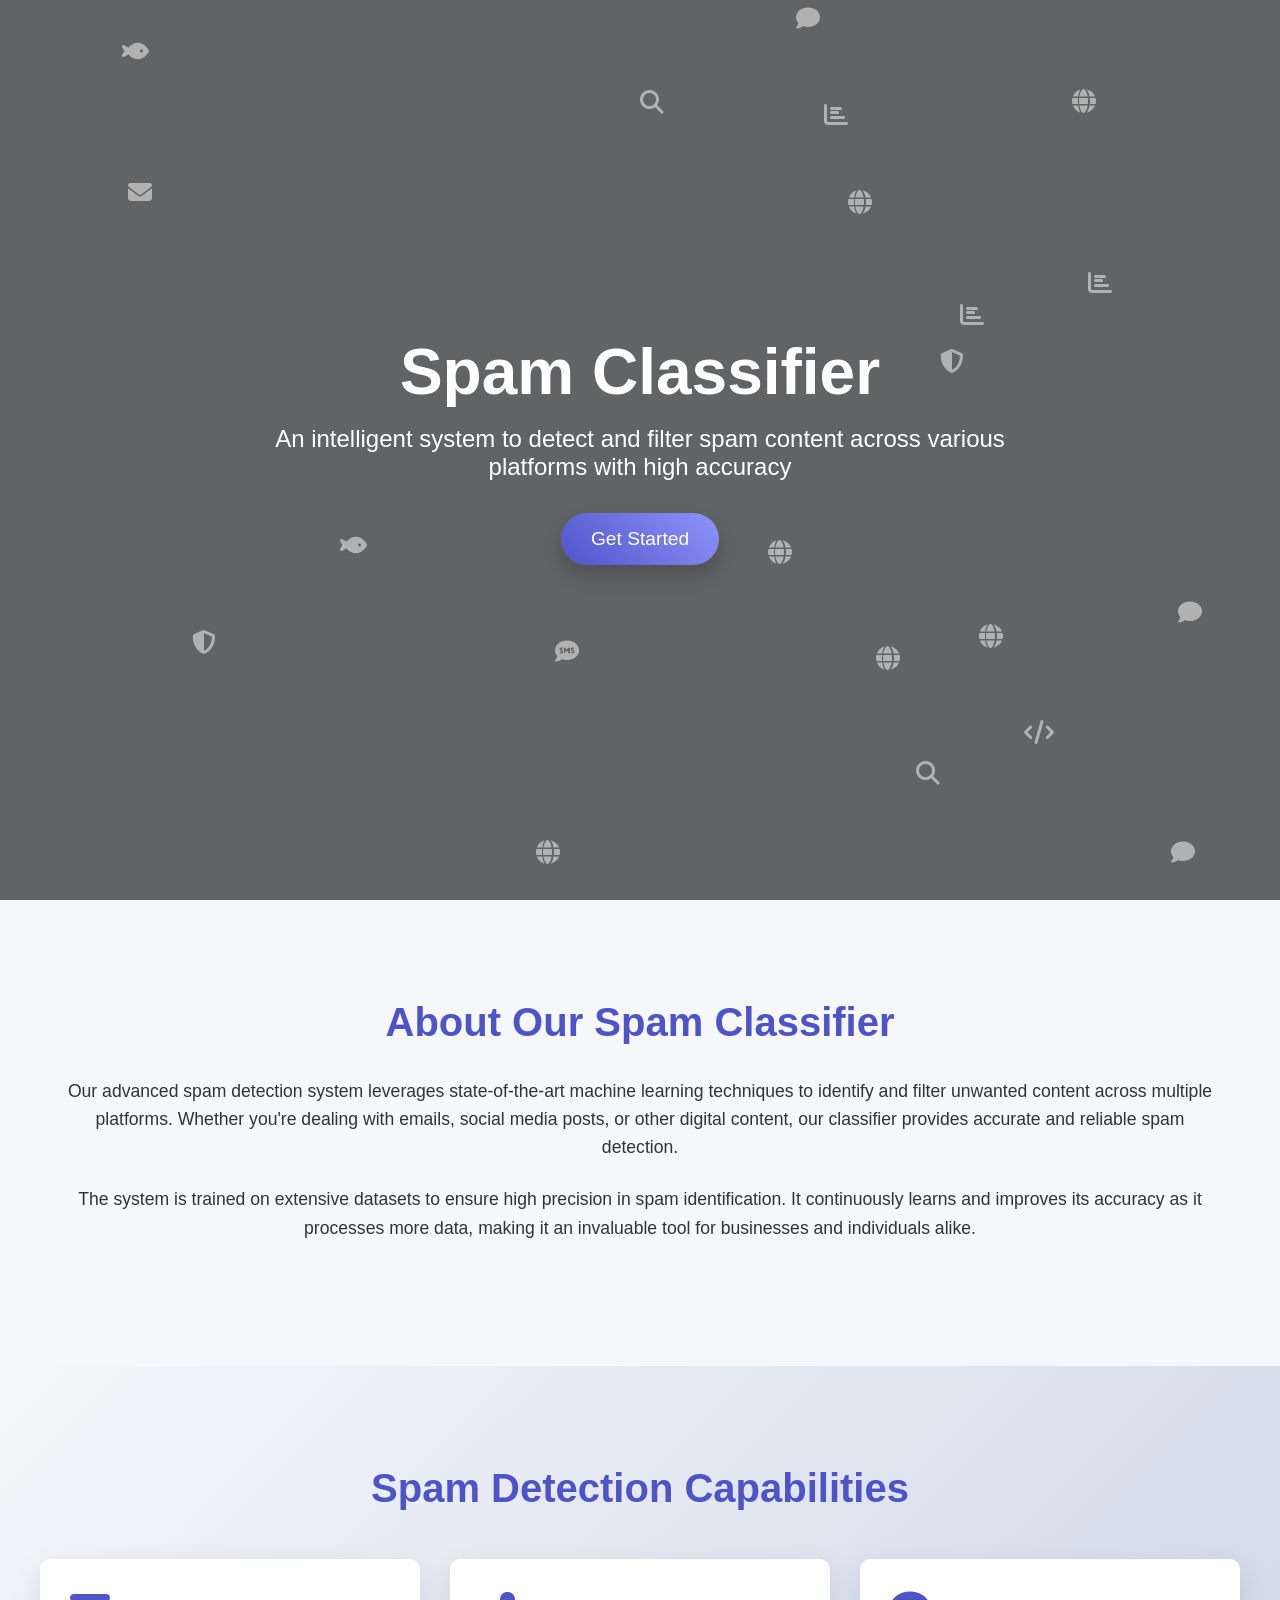
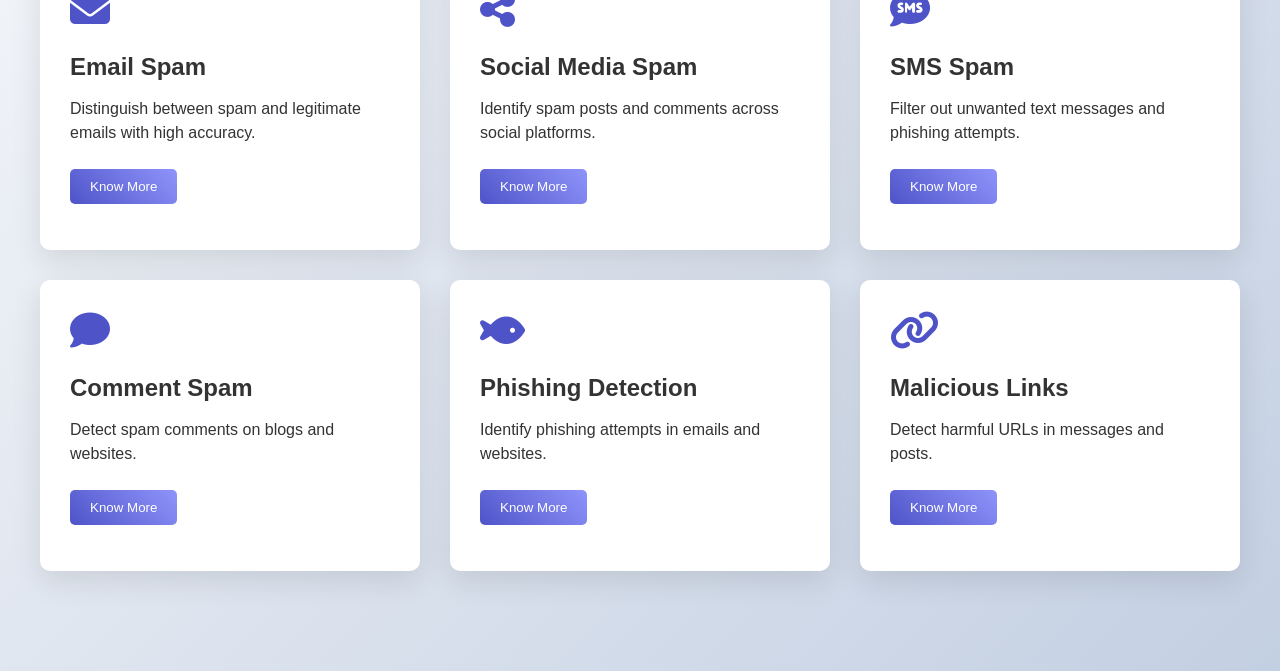
==== index.html @ 9f3bb532 "Create index.html" ====
<!DOCTYPE html>
<html lang="en">
<head>
    <meta charset="UTF-8">
    <meta name="viewport" content="width=device-width, initial-scale=1.0">
    <title>Spam Classifier</title>
    <link rel="stylesheet" href="https://cdnjs.cloudflare.com/ajax/libs/font-awesome/6.4.0/css/all.min.css">
    <style>
        * {
            margin: 0;
            padding: 0;
            box-sizing: border-box;
            font-family: 'Arial', sans-serif;
        }

        body {
            overflow-x: hidden;
            background-color: #f5f7fa;
            color: #333;
        }

        /* Hero Section */
        .hero {
            height: 100vh;
            background: linear-gradient(rgba(0, 0, 0, 0.6), rgba(0, 0, 0, 0.6)), url('https://images.unsplash.com/photo-1516321318423-f06f85e504b3?ixlib=rb-1.2.1&auto=format&fit=crop&w=1350&q=80');
            background-size: cover;
            background-position: center;
            display: flex;
            flex-direction: column;
            justify-content: center;
            align-items: center;
            text-align: center;
            color: white;
            position: relative;
            overflow: hidden;
        }

        .hero h1 {
            font-size: 4rem;
            margin-bottom: 1rem;
            animation: fadeInDown 1.5s ease;
        }

        .hero p {
            font-size: 1.5rem;
            margin-bottom: 2rem;
            max-width: 800px;
            animation: fadeInUp 1.5s ease;
        }

        .get-started-btn {
            padding: 15px 30px;
            font-size: 1.2rem;
            background: linear-gradient(45deg, #4e54c8, #8f94fb);
            color: white;
            border: none;
            border-radius: 50px;
            cursor: pointer;
            transition: all 0.3s ease;
            animation: pulse 2s infinite;
            box-shadow: 0 10px 20px rgba(0, 0, 0, 0.2);
        }

        .get-started-btn:hover {
            transform: translateY(-5px);
            box-shadow: 0 15px 30px rgba(0, 0, 0, 0.3);
        }

        /* Floating Icons */
        .floating-icons {
            position: absolute;
            top: 0;
            left: 0;
            width: 100%;
            height: 100%;
            pointer-events: none;
            z-index: 1;
        }

        .floating-icons i {
            position: absolute;
            color: rgba(255, 255, 255, 0.5);
            font-size: 1.5rem;
            animation: float 5s infinite ease-in-out;
        }

        /* About Section */
        .about {
            padding: 100px 20px;
            max-width: 1200px;
            margin: 0 auto;
            text-align: center;
        }

        .about h2 {
            font-size: 2.5rem;
            margin-bottom: 2rem;
            color: #4e54c8;
        }

        .about p {
            font-size: 1.1rem;
            line-height: 1.6;
            margin-bottom: 1.5rem;
        }

        /* Features Section */
        .features {
            padding: 100px 20px;
            background: linear-gradient(135deg, #f5f7fa 0%, #c3cfe2 100%);
        }

        .features-container {
            max-width: 1200px;
            margin: 0 auto;
        }

        .features h2 {
            text-align: center;
            font-size: 2.5rem;
            margin-bottom: 3rem;
            color: #4e54c8;
        }

        .features-grid {
            display: grid;
            grid-template-columns: repeat(auto-fill, minmax(300px, 1fr));
            gap: 30px;
        }

        .feature-box {
            background: white;
            border-radius: 10px;
            padding: 30px;
            box-shadow: 0 10px 30px rgba(0, 0, 0, 0.1);
            transition: transform 0.3s ease, box-shadow 0.3s ease;
            position: relative;
            overflow: hidden;
        }

        .feature-box:hover {
            transform: translateY(-10px);
            box-shadow: 0 15px 40px rgba(0, 0, 0, 0.15);
        }

        .feature-box i {
            font-size: 2.5rem;
            color: #4e54c8;
            margin-bottom: 1.5rem;
        }

        .feature-box h3 {
            font-size: 1.5rem;
            margin-bottom: 1rem;
        }

        .feature-box p {
            font-size: 1rem;
            line-height: 1.5;
            margin-bottom: 1.5rem;
        }

        .know-more-btn {
            padding: 10px 20px;
            background: linear-gradient(45deg, #4e54c8, #8f94fb);
            color: white;
            border: none;
            border-radius: 5px;
            cursor: pointer;
            transition: all 0.3s ease;
        }

        .know-more-btn:hover {
            background: linear-gradient(45deg, #8f94fb, #4e54c8);
        }

        .feature-details {
            max-height: 0;
            overflow: hidden;
            transition: max-height 0.5s ease;
            background: #f9f9f9;
            margin-top: 1rem;
            border-radius: 5px;
            padding: 0 15px;
        }

        .feature-details.active {
            max-height: 500px;
            padding: 15px;
        }

        /* Animations */
        @keyframes fadeInDown {
            from {
                opacity: 0;
                transform: translateY(-50px);
            }
            to {
                opacity: 1;
                transform: translateY(0);
            }
        }

        @keyframes fadeInUp {
            from {
                opacity: 0;
                transform: translateY(50px);
            }
            to {
                opacity: 1;
                transform: translateY(0);
            }
        }

        @keyframes pulse {
            0% {
                transform: scale(1);
            }
            50% {
                transform: scale(1.05);
            }
            100% {
                transform: scale(1);
            }
        }

        @keyframes float {
            0% {
                transform: translateY(0) rotate(0deg);
            }
            50% {
                transform: translateY(-20px) rotate(10deg);
            }
            100% {
                transform: translateY(0) rotate(0deg);
            }
        }

        /* Responsive */
        @media (max-width: 768px) {
            .hero h1 {
                font-size: 2.5rem;
            }
            .hero p {
                font-size: 1.2rem;
            }
            .features-grid {
                grid-template-columns: 1fr;
            }
        }
    </style>
</head>
<body>
    <!-- Hero Section -->
    <section class="hero">
        <div class="floating-icons">
            <i class="fas fa-envelope" style="top: 20%; left: 10%; animation-delay: 0s;"></i>
            <i class="fas fa-shield-alt" style="top: 70%; left: 15%; animation-delay: 0.5s;"></i>
            <i class="fas fa-chart-bar" style="top: 30%; left: 85%; animation-delay: 1s;"></i>
            <i class="fas fa-code" style="top: 80%; left: 80%; animation-delay: 1.5s;"></i>
            <i class="fas fa-search" style="top: 10%; left: 50%; animation-delay: 2s;"></i>
            <i class="fas fa-globe" style="top: 60%; left: 60%; animation-delay: 2.5s;"></i>
        </div>
        <h1>Spam Classifier</h1>
        <p>An intelligent system to detect and filter spam content across various platforms with high accuracy</p>
        <button class="get-started-btn" onclick="window.location.href='classifier.html'">Get Started</button>
    </section>

    <!-- About Section -->
    <section class="about">
        <h2>About Our Spam Classifier</h2>
        <p>Our advanced spam detection system leverages state-of-the-art machine learning techniques to identify and filter unwanted content across multiple platforms. Whether you're dealing with emails, social media posts, or other digital content, our classifier provides accurate and reliable spam detection.</p>
        <p>The system is trained on extensive datasets to ensure high precision in spam identification. It continuously learns and improves its accuracy as it processes more data, making it an invaluable tool for businesses and individuals alike.</p>
    </section>

    <!-- Features Section -->
    <section class="features">
        <div class="features-container">
            <h2>Spam Detection Capabilities</h2>
            <div class="features-grid">
                <!-- Email Classification -->
                <div class="feature-box">
                    <i class="fas fa-envelope"></i>
                    <h3>Email Spam</h3>
                    <p>Distinguish between spam and legitimate emails with high accuracy.</p>
                    <button class="know-more-btn" onclick="toggleDetails(this)">Know More</button>
                    <div class="feature-details">
                        <p>Our email spam classifier analyzes message content, headers, and metadata to accurately identify spam messages. It can detect phishing attempts, promotional content, and malicious emails while ensuring legitimate communications reach your inbox.</p>
                    </div>
                </div>

                <!-- Social Media Spam -->
                <div class="feature-box">
                    <i class="fas fa-share-alt"></i>
                    <h3>Social Media Spam</h3>
                    <p>Identify spam posts and comments across social platforms.</p>
                    <button class="know-more-btn" onclick="toggleDetails(this)">Know More</button>
                    <div class="feature-details">
                        <p>This feature detects spam content across social media platforms, including fake accounts, promotional spam, and malicious links. It helps maintain clean and authentic social media interactions.</p>
                    </div>
                </div>

                <!-- SMS Spam -->
                <div class="feature-box">
                    <i class="fas fa-sms"></i>
                    <h3>SMS Spam</h3>
                    <p>Filter out unwanted text messages and phishing attempts.</p>
                    <button class="know-more-btn" onclick="toggleDetails(this)">Know More</button>
                    <div class="feature-details">
                        <p>Our SMS spam detector identifies unwanted text messages, including promotional content, scams, and phishing attempts, helping you focus on important communications.</p>
                    </div>
                </div>

                <!-- Comment Spam -->
                <div class="feature-box">
                    <i class="fas fa-comment"></i>
                    <h3>Comment Spam</h3>
                    <p>Detect spam comments on blogs and websites.</p>
                    <button class="know-more-btn" onclick="toggleDetails(this)">Know More</button>
                    <div class="feature-details">
                        <p>This classifier identifies spam comments containing promotional content, malicious links, or irrelevant information, helping maintain the quality of discussions on your website.</p>
                    </div>
                </div>

                <!-- Phishing Detection -->
                <div class="feature-box">
                    <i class="fas fa-fish"></i>
                    <h3>Phishing Detection</h3>
                    <p>Identify phishing attempts in emails and websites.</p>
                    <button class="know-more-btn" onclick="toggleDetails(this)">Know More</button>
                    <div class="feature-details">
                        <p>Our phishing detector examines content for characteristics common in phishing attempts, including suspicious links, fake login pages, and social engineering tactics.</p>
                    </div>
                </div>

                <!-- Malicious Links -->
                <div class="feature-box">
                    <i class="fas fa-link"></i>
                    <h3>Malicious Links</h3>
                    <p>Detect harmful URLs in messages and posts.</p>
                    <button class="know-more-btn" onclick="toggleDetails(this)">Know More</button>
                    <div class="feature-details">
                        <p>This feature analyzes URLs to identify potentially malicious links that may lead to phishing sites, malware downloads, or other security threats.</p>
                    </div>
                </div>
            </div>
        </div>
    </section>

    <script>
        // Toggle feature details
        function toggleDetails(button) {
            const details = button.nextElementSibling;
            details.classList.toggle('active');
            
            // Change button text
            if (details.classList.contains('active')) {
                button.textContent = 'Show Less';
            } else {
                button.textContent = 'Know More';
            }
        }

        // Create additional floating icons dynamically
        document.addEventListener('DOMContentLoaded', function() {
            const floatingIcons = document.querySelector('.floating-icons');
            const icons = ['fa-envelope', 'fa-shield-alt', 'fa-chart-bar', 'fa-code', 
                          'fa-search', 'fa-globe', 'fa-comment', 'fa-sms', 
                          'fa-fish', 'fa-link'];
            
            for (let i = 0; i < 15; i++) {
                const icon = document.createElement('i');
                icon.className = 'fas ' + icons[Math.floor(Math.random() * icons.length)];
                
                // Random positioning
                const top = Math.random() * 100;
                const left = Math.random() * 100;
                const delay = Math.random() * 3;
                
                icon.style.top = `${top}%`;
                icon.style.left = `${left}%`;
                icon.style.animationDelay = `${delay}s`;
                
                floatingIcons.appendChild(icon);
            }
        });
    </script>
</body>
</html>
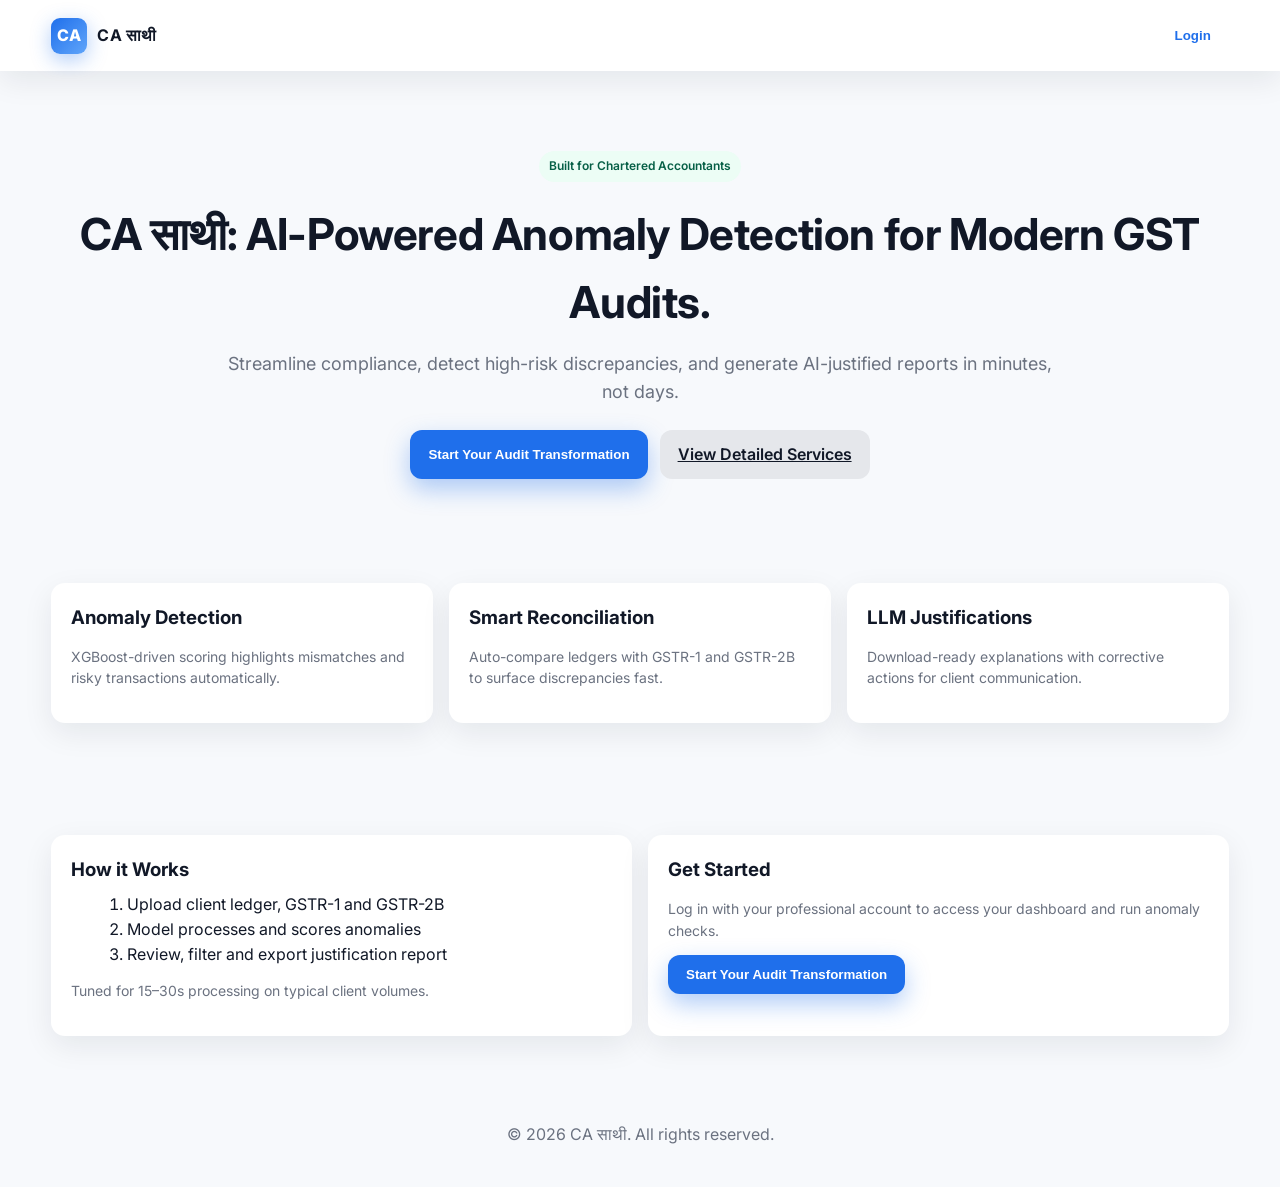
==== commit f758ec6c: "feat: Implement CA साथी GST Audit application structure Co-authored-by: tarkasishan7536 <tarkasishan" ====
--- a/index.html
+++ b/index.html
@@ -1,389 +1,83 @@
 <!DOCTYPE html>
 <html lang="en">
 <head>
-    <meta charset="UTF-8">
-    <meta name="viewport" content="width=device-width, initial-scale=1.0">
-    <title>Spam Classifier</title>
-    <link rel="stylesheet" href="https://cdnjs.cloudflare.com/ajax/libs/font-awesome/6.4.0/css/all.min.css">
-    <style>
-        * {
-            margin: 0;
-            padding: 0;
-            box-sizing: border-box;
-            font-family: 'Arial', sans-serif;
-        }
-
-        body {
-            overflow-x: hidden;
-            background-color: #f5f7fa;
-            color: #333;
-        }
-
-        /* Hero Section */
-        .hero {
-            height: 100vh;
-            background: linear-gradient(rgba(0, 0, 0, 0.6), rgba(0, 0, 0, 0.6)), url('https://images.unsplash.com/photo-1516321318423-f06f85e504b3?ixlib=rb-1.2.1&auto=format&fit=crop&w=1350&q=80');
-            background-size: cover;
-            background-position: center;
-            display: flex;
-            flex-direction: column;
-            justify-content: center;
-            align-items: center;
-            text-align: center;
-            color: white;
-            position: relative;
-            overflow: hidden;
-        }
-
-        .hero h1 {
-            font-size: 4rem;
-            margin-bottom: 1rem;
-            animation: fadeInDown 1.5s ease;
-        }
-
-        .hero p {
-            font-size: 1.5rem;
-            margin-bottom: 2rem;
-            max-width: 800px;
-            animation: fadeInUp 1.5s ease;
-        }
-
-        .get-started-btn {
-            padding: 15px 30px;
-            font-size: 1.2rem;
-            background: linear-gradient(45deg, #4e54c8, #8f94fb);
-            color: white;
-            border: none;
-            border-radius: 50px;
-            cursor: pointer;
-            transition: all 0.3s ease;
-            animation: pulse 2s infinite;
-            box-shadow: 0 10px 20px rgba(0, 0, 0, 0.2);
-        }
-
-        .get-started-btn:hover {
-            transform: translateY(-5px);
-            box-shadow: 0 15px 30px rgba(0, 0, 0, 0.3);
-        }
-
-        /* Floating Icons */
-        .floating-icons {
-            position: absolute;
-            top: 0;
-            left: 0;
-            width: 100%;
-            height: 100%;
-            pointer-events: none;
-            z-index: 1;
-        }
-
-        .floating-icons i {
-            position: absolute;
-            color: rgba(255, 255, 255, 0.5);
-            font-size: 1.5rem;
-            animation: float 5s infinite ease-in-out;
-        }
-
-        /* About Section */
-        .about {
-            padding: 100px 20px;
-            max-width: 1200px;
-            margin: 0 auto;
-            text-align: center;
-        }
-
-        .about h2 {
-            font-size: 2.5rem;
-            margin-bottom: 2rem;
-            color: #4e54c8;
-        }
-
-        .about p {
-            font-size: 1.1rem;
-            line-height: 1.6;
-            margin-bottom: 1.5rem;
-        }
-
-        /* Features Section */
-        .features {
-            padding: 100px 20px;
-            background: linear-gradient(135deg, #f5f7fa 0%, #c3cfe2 100%);
-        }
-
-        .features-container {
-            max-width: 1200px;
-            margin: 0 auto;
-        }
-
-        .features h2 {
-            text-align: center;
-            font-size: 2.5rem;
-            margin-bottom: 3rem;
-            color: #4e54c8;
-        }
-
-        .features-grid {
-            display: grid;
-            grid-template-columns: repeat(auto-fill, minmax(300px, 1fr));
-            gap: 30px;
-        }
-
-        .feature-box {
-            background: white;
-            border-radius: 10px;
-            padding: 30px;
-            box-shadow: 0 10px 30px rgba(0, 0, 0, 0.1);
-            transition: transform 0.3s ease, box-shadow 0.3s ease;
-            position: relative;
-            overflow: hidden;
-        }
-
-        .feature-box:hover {
-            transform: translateY(-10px);
-            box-shadow: 0 15px 40px rgba(0, 0, 0, 0.15);
-        }
-
-        .feature-box i {
-            font-size: 2.5rem;
-            color: #4e54c8;
-            margin-bottom: 1.5rem;
-        }
-
-        .feature-box h3 {
-            font-size: 1.5rem;
-            margin-bottom: 1rem;
-        }
-
-        .feature-box p {
-            font-size: 1rem;
-            line-height: 1.5;
-            margin-bottom: 1.5rem;
-        }
-
-        .know-more-btn {
-            padding: 10px 20px;
-            background: linear-gradient(45deg, #4e54c8, #8f94fb);
-            color: white;
-            border: none;
-            border-radius: 5px;
-            cursor: pointer;
-            transition: all 0.3s ease;
-        }
-
-        .know-more-btn:hover {
-            background: linear-gradient(45deg, #8f94fb, #4e54c8);
-        }
-
-        .feature-details {
-            max-height: 0;
-            overflow: hidden;
-            transition: max-height 0.5s ease;
-            background: #f9f9f9;
-            margin-top: 1rem;
-            border-radius: 5px;
-            padding: 0 15px;
-        }
-
-        .feature-details.active {
-            max-height: 500px;
-            padding: 15px;
-        }
-
-        /* Animations */
-        @keyframes fadeInDown {
-            from {
-                opacity: 0;
-                transform: translateY(-50px);
-            }
-            to {
-                opacity: 1;
-                transform: translateY(0);
-            }
-        }
-
-        @keyframes fadeInUp {
-            from {
-                opacity: 0;
-                transform: translateY(50px);
-            }
-            to {
-                opacity: 1;
-                transform: translateY(0);
-            }
-        }
-
-        @keyframes pulse {
-            0% {
-                transform: scale(1);
-            }
-            50% {
-                transform: scale(1.05);
-            }
-            100% {
-                transform: scale(1);
-            }
-        }
-
-        @keyframes float {
-            0% {
-                transform: translateY(0) rotate(0deg);
-            }
-            50% {
-                transform: translateY(-20px) rotate(10deg);
-            }
-            100% {
-                transform: translateY(0) rotate(0deg);
-            }
-        }
-
-        /* Responsive */
-        @media (max-width: 768px) {
-            .hero h1 {
-                font-size: 2.5rem;
-            }
-            .hero p {
-                font-size: 1.2rem;
-            }
-            .features-grid {
-                grid-template-columns: 1fr;
-            }
-        }
-    </style>
+  <meta charset="UTF-8" />
+  <meta name="viewport" content="width=device-width, initial-scale=1" />
+  <title>CA साथी — AI-Powered GST Audit</title>
+  <link rel="preconnect" href="https://fonts.googleapis.com">
+  <link rel="preconnect" href="https://fonts.gstatic.com" crossorigin>
+  <link href="https://fonts.googleapis.com/css2?family=Inter:wght@400;600;700;800&display=swap" rel="stylesheet">
+  <link rel="stylesheet" href="/assets/styles.css" />
 </head>
 <body>
-    <!-- Hero Section -->
-    <section class="hero">
-        <div class="floating-icons">
-            <i class="fas fa-envelope" style="top: 20%; left: 10%; animation-delay: 0s;"></i>
-            <i class="fas fa-shield-alt" style="top: 70%; left: 15%; animation-delay: 0.5s;"></i>
-            <i class="fas fa-chart-bar" style="top: 30%; left: 85%; animation-delay: 1s;"></i>
-            <i class="fas fa-code" style="top: 80%; left: 80%; animation-delay: 1.5s;"></i>
-            <i class="fas fa-search" style="top: 10%; left: 50%; animation-delay: 2s;"></i>
-            <i class="fas fa-globe" style="top: 60%; left: 60%; animation-delay: 2.5s;"></i>
-        </div>
-        <h1>Spam Classifier</h1>
-        <p>An intelligent system to detect and filter spam content across various platforms with high accuracy</p>
-        <button class="get-started-btn" onclick="window.location.href='classifier.html'">Get Started</button>
+  <header class="header">
+    <div class="container header-inner">
+      <div class="brand">
+        <div class="logo">CA</div>
+        <div>CA साथी</div>
+      </div>
+      <nav class="toolbar">
+        <button class="btn btn-ghost" data-nav="login">Login</button>
+      </nav>
+    </div>
+  </header>
+
+  <main>
+    <section class="hero container">
+      <div class="badge badge-success" style="margin-bottom:12px">Built for Chartered Accountants</div>
+      <h1>CA साथी: AI-Powered Anomaly Detection for Modern GST Audits.</h1>
+      <p>Streamline compliance, detect high-risk discrepancies, and generate AI-justified reports in minutes, not days.</p>
+      <div class="hero-actions">
+        <button class="btn btn-primary" onclick="CA_UI.navigate('login.html')">Start Your Audit Transformation</button>
+        <a class="btn btn-secondary" href="#services">View Detailed Services</a>
+      </div>
     </section>
 
-    <!-- About Section -->
-    <section class="about">
-        <h2>About Our Spam Classifier</h2>
-        <p>Our advanced spam detection system leverages state-of-the-art machine learning techniques to identify and filter unwanted content across multiple platforms. Whether you're dealing with emails, social media posts, or other digital content, our classifier provides accurate and reliable spam detection.</p>
-        <p>The system is trained on extensive datasets to ensure high precision in spam identification. It continuously learns and improves its accuracy as it processes more data, making it an invaluable tool for businesses and individuals alike.</p>
+    <section id="services" class="section">
+      <div class="container grid grid-3">
+        <div class="card">
+          <h3>Anomaly Detection</h3>
+          <p class="card-muted">XGBoost-driven scoring highlights mismatches and risky transactions automatically.</p>
+        </div>
+        <div class="card">
+          <h3>Smart Reconciliation</h3>
+          <p class="card-muted">Auto-compare ledgers with GSTR-1 and GSTR-2B to surface discrepancies fast.</p>
+        </div>
+        <div class="card">
+          <h3>LLM Justifications</h3>
+          <p class="card-muted">Download-ready explanations with corrective actions for client communication.</p>
+        </div>
+      </div>
     </section>
 
-    <!-- Features Section -->
-    <section class="features">
-        <div class="features-container">
-            <h2>Spam Detection Capabilities</h2>
-            <div class="features-grid">
-                <!-- Email Classification -->
-                <div class="feature-box">
-                    <i class="fas fa-envelope"></i>
-                    <h3>Email Spam</h3>
-                    <p>Distinguish between spam and legitimate emails with high accuracy.</p>
-                    <button class="know-more-btn" onclick="toggleDetails(this)">Know More</button>
-                    <div class="feature-details">
-                        <p>Our email spam classifier analyzes message content, headers, and metadata to accurately identify spam messages. It can detect phishing attempts, promotional content, and malicious emails while ensuring legitimate communications reach your inbox.</p>
-                    </div>
-                </div>
+    <section class="section">
+      <div class="container grid grid-2">
+        <div class="card">
+          <h3>How it Works</h3>
+          <ol style="margin:0 0 8px 16px">
+            <li>Upload client ledger, GSTR-1 and GSTR-2B</li>
+            <li>Model processes and scores anomalies</li>
+            <li>Review, filter and export justification report</li>
+          </ol>
+          <p class="card-muted">Tuned for 15–30s processing on typical client volumes.</p>
+        </div>
+        <div class="card">
+          <h3>Get Started</h3>
+          <p class="card-muted">Log in with your professional account to access your dashboard and run anomaly checks.</p>
+          <button class="btn btn-primary" onclick="CA_UI.navigate('login.html')">Start Your Audit Transformation</button>
+        </div>
+      </div>
+    </section>
+  </main>
 
-                <!-- Social Media Spam -->
-                <div class="feature-box">
-                    <i class="fas fa-share-alt"></i>
-                    <h3>Social Media Spam</h3>
-                    <p>Identify spam posts and comments across social platforms.</p>
-                    <button class="know-more-btn" onclick="toggleDetails(this)">Know More</button>
-                    <div class="feature-details">
-                        <p>This feature detects spam content across social media platforms, including fake accounts, promotional spam, and malicious links. It helps maintain clean and authentic social media interactions.</p>
-                    </div>
-                </div>
+  <footer class="footer">
+    <div class="container">© <span id="y"></span> CA साथी. All rights reserved.</div>
+  </footer>
 
-                <!-- SMS Spam -->
-                <div class="feature-box">
-                    <i class="fas fa-sms"></i>
-                    <h3>SMS Spam</h3>
-                    <p>Filter out unwanted text messages and phishing attempts.</p>
-                    <button class="know-more-btn" onclick="toggleDetails(this)">Know More</button>
-                    <div class="feature-details">
-                        <p>Our SMS spam detector identifies unwanted text messages, including promotional content, scams, and phishing attempts, helping you focus on important communications.</p>
-                    </div>
-                </div>
-
-                <!-- Comment Spam -->
-                <div class="feature-box">
-                    <i class="fas fa-comment"></i>
-                    <h3>Comment Spam</h3>
-                    <p>Detect spam comments on blogs and websites.</p>
-                    <button class="know-more-btn" onclick="toggleDetails(this)">Know More</button>
-                    <div class="feature-details">
-                        <p>This classifier identifies spam comments containing promotional content, malicious links, or irrelevant information, helping maintain the quality of discussions on your website.</p>
-                    </div>
-                </div>
-
-                <!-- Phishing Detection -->
-                <div class="feature-box">
-                    <i class="fas fa-fish"></i>
-                    <h3>Phishing Detection</h3>
-                    <p>Identify phishing attempts in emails and websites.</p>
-                    <button class="know-more-btn" onclick="toggleDetails(this)">Know More</button>
-                    <div class="feature-details">
-                        <p>Our phishing detector examines content for characteristics common in phishing attempts, including suspicious links, fake login pages, and social engineering tactics.</p>
-                    </div>
-                </div>
-
-                <!-- Malicious Links -->
-                <div class="feature-box">
-                    <i class="fas fa-link"></i>
-                    <h3>Malicious Links</h3>
-                    <p>Detect harmful URLs in messages and posts.</p>
-                    <button class="know-more-btn" onclick="toggleDetails(this)">Know More</button>
-                    <div class="feature-details">
-                        <p>This feature analyzes URLs to identify potentially malicious links that may lead to phishing sites, malware downloads, or other security threats.</p>
-                    </div>
-                </div>
-            </div>
-        </div>
-    </section>
-
-    <script>
-        // Toggle feature details
-        function toggleDetails(button) {
-            const details = button.nextElementSibling;
-            details.classList.toggle('active');
-            
-            // Change button text
-            if (details.classList.contains('active')) {
-                button.textContent = 'Show Less';
-            } else {
-                button.textContent = 'Know More';
-            }
-        }
-
-        // Create additional floating icons dynamically
-        document.addEventListener('DOMContentLoaded', function() {
-            const floatingIcons = document.querySelector('.floating-icons');
-            const icons = ['fa-envelope', 'fa-shield-alt', 'fa-chart-bar', 'fa-code', 
-                          'fa-search', 'fa-globe', 'fa-comment', 'fa-sms', 
-                          'fa-fish', 'fa-link'];
-            
-            for (let i = 0; i < 15; i++) {
-                const icon = document.createElement('i');
-                icon.className = 'fas ' + icons[Math.floor(Math.random() * icons.length)];
-                
-                // Random positioning
-                const top = Math.random() * 100;
-                const left = Math.random() * 100;
-                const delay = Math.random() * 3;
-                
-                icon.style.top = `${top}%`;
-                icon.style.left = `${left}%`;
-                icon.style.animationDelay = `${delay}s`;
-                
-                floatingIcons.appendChild(icon);
-            }
-        });
-    </script>
+  <script src="/assets/app.js"></script>
+  <script>
+    document.getElementById('y').textContent = new Date().getFullYear();
+    CA_UI.setupHeaderNav();
+  </script>
 </body>
 </html>
--- a/assets/styles.css
+++ b/assets/styles.css
@@ -0,0 +1,104 @@
+/* Global Styles for CA साथी GST Audit UI */
+:root {
+  --primary: #1f6feb;
+  --primary-600: #1a61d1;
+  --secondary: #111827;
+  --accent: #10b981;
+  --bg: #f7f9fc;
+  --surface: #ffffff;
+  --muted: #6b7280;
+  --danger: #ef4444;
+  --warning: #f59e0b;
+  --ring: rgba(31, 111, 235, 0.35);
+  --shadow: 0 10px 30px rgba(17, 24, 39, 0.08);
+  --radius: 14px;
+}
+
+* { box-sizing: border-box; }
+html, body { height: 100%; }
+body {
+  margin: 0;
+  font-family: Inter, system-ui, -apple-system, Segoe UI, Roboto, Ubuntu, Cantarell, Noto Sans, Arial, "Apple Color Emoji", "Segoe UI Emoji";
+  color: #111827;
+  background: var(--bg);
+  line-height: 1.55;
+}
+
+.container { width: min(1200px, 92%); margin: 0 auto; }
+
+.header {
+  background: var(--surface);
+  box-shadow: var(--shadow);
+  position: sticky; top: 0; z-index: 10;
+}
+.header-inner { display: flex; align-items: center; justify-content: space-between; gap: 16px; padding: 16px 0; }
+.brand { display: flex; align-items: center; gap: 10px; font-weight: 700; letter-spacing: 0.3px; }
+.brand .logo { width: 36px; height: 36px; border-radius: 9px; background: linear-gradient(135deg,var(--primary),#60a5fa); box-shadow: 0 6px 20px rgba(31,111,235,.35); display: grid; place-items: center; color:#fff; font-weight:800; }
+
+.btn { appearance: none; border: 0; border-radius: 12px; padding: 12px 18px; font-weight: 600; cursor: pointer; transition: transform .05s ease, box-shadow .2s ease, background .2s ease, color .2s ease; display: inline-flex; align-items: center; gap: 10px; }
+.btn:active { transform: translateY(1px); }
+.btn-primary { background: var(--primary); color: #fff; box-shadow: 0 10px 25px var(--ring); }
+.btn-primary:hover { background: var(--primary-600); }
+.btn-secondary { background: #e5e7eb; color: #111827; }
+.btn-ghost { background: transparent; color: var(--primary); }
+.btn-danger { background: var(--danger); color: #fff; }
+
+.hero { padding: 80px 0 48px; text-align: center; }
+.hero h1 { font-size: clamp(28px, 4vw, 44px); margin: 6px 0 14px; letter-spacing: -0.4px; }
+.hero p { color: var(--muted); font-size: clamp(16px, 2.4vw, 18px); margin: 0 auto 24px; max-width: 850px; }
+.hero-actions { display: flex; gap: 12px; justify-content: center; flex-wrap: wrap; }
+
+.section { padding: 56px 0; }
+.card { background: var(--surface); border-radius: var(--radius); box-shadow: var(--shadow); padding: 20px; }
+.card h3 { margin: 0 0 8px; }
+.card-muted { color: var(--muted); font-size: 14px; }
+
+.table { width: 100%; border-collapse: collapse; font-size: 14px; }
+.table th, .table td { padding: 12px 14px; text-align: left; border-bottom: 1px solid #e5e7eb; }
+.table th { background: #f3f4f6; position: sticky; top: 0; z-index: 1; }
+.table-row { transition: background .15s ease; }
+.table-row:hover { background: #f9fafb; }
+.table-actions { display: flex; gap: 8px; }
+
+.input, .select { width: 100%; padding: 10px 12px; border-radius: 10px; border: 1px solid #e5e7eb; background: #fff; outline: none; transition: box-shadow .2s ease, border-color .2s ease; }
+.input:focus, .select:focus, .dropzone:focus { border-color: var(--primary); box-shadow: 0 0 0 4px var(--ring); }
+
+.toolbar { display: flex; gap: 12px; flex-wrap: wrap; align-items: center; }
+.toolbar .spacer { flex: 1 1 auto; }
+
+.footer { padding: 30px 0 40px; color: var(--muted); text-align: center; }
+
+.grid { display: grid; gap: 16px; }
+.grid-2 { grid-template-columns: repeat(2, minmax(0, 1fr)); }
+.grid-3 { grid-template-columns: repeat(3, minmax(0, 1fr)); }
+@media (max-width: 900px) { .grid-2, .grid-3 { grid-template-columns: 1fr; } }
+
+.badge { display: inline-flex; align-items: center; gap: 8px; font-size: 12px; font-weight: 600; padding: 6px 10px; border-radius: 999px; }
+.badge-success { background: #ecfdf5; color: #065f46; }
+.badge-danger { background: #fef2f2; color: #991b1b; }
+
+.dropzones { display: grid; gap: 16px; grid-template-columns: repeat(3, minmax(0, 1fr)); }
+@media (max-width: 1100px) { .dropzones { grid-template-columns: 1fr; } }
+.dropzone { border: 2px dashed #cbd5e1; border-radius: 14px; padding: 24px; background: #fafafa; text-align: center; color: #475569; transition: border-color .2s ease, background .2s ease; }
+.dropzone.dragover { border-color: var(--primary); background: #eef4ff; }
+
+.kpis { display: grid; gap: 16px; grid-template-columns: repeat(2, minmax(0, 1fr)); }
+@media (max-width: 900px) { .kpis { grid-template-columns: 1fr; } }
+.kpi { display: grid; gap: 8px; padding: 18px; border-radius: 14px; background: linear-gradient(180deg, #ffffff, #f8fafc); box-shadow: var(--shadow); }
+.kpi .value { font-size: 28px; font-weight: 800; letter-spacing: -0.6px; }
+.kpi .label { color: var(--muted); font-weight: 600; }
+
+.spinner { width: 56px; height: 56px; border: 6px solid #e5e7eb; border-top-color: var(--primary); border-radius: 50%; animation: spin 1s linear infinite; margin: 18px auto; }
+@keyframes spin { to { transform: rotate(360deg); } }
+
+.progress { height: 10px; background: #e5e7eb; border-radius: 999px; overflow: hidden; box-shadow: inset 0 1px 2px rgba(0,0,0,.05); }
+.progress > span { display: block; height: 100%; background: linear-gradient(90deg, var(--primary), #60a5fa); width: 0%; transition: width .4s ease; }
+
+.justification { width: 100%; min-height: 140px; padding: 12px; border-radius: 10px; border: 1px solid #e5e7eb; background: #fff; }
+
+.search-input { width: 320px; }
+
+.caption { color: var(--muted); font-size: 12px; }
+
+.link { color: var(--primary); text-decoration: none; }
+.link:hover { text-decoration: underline; }
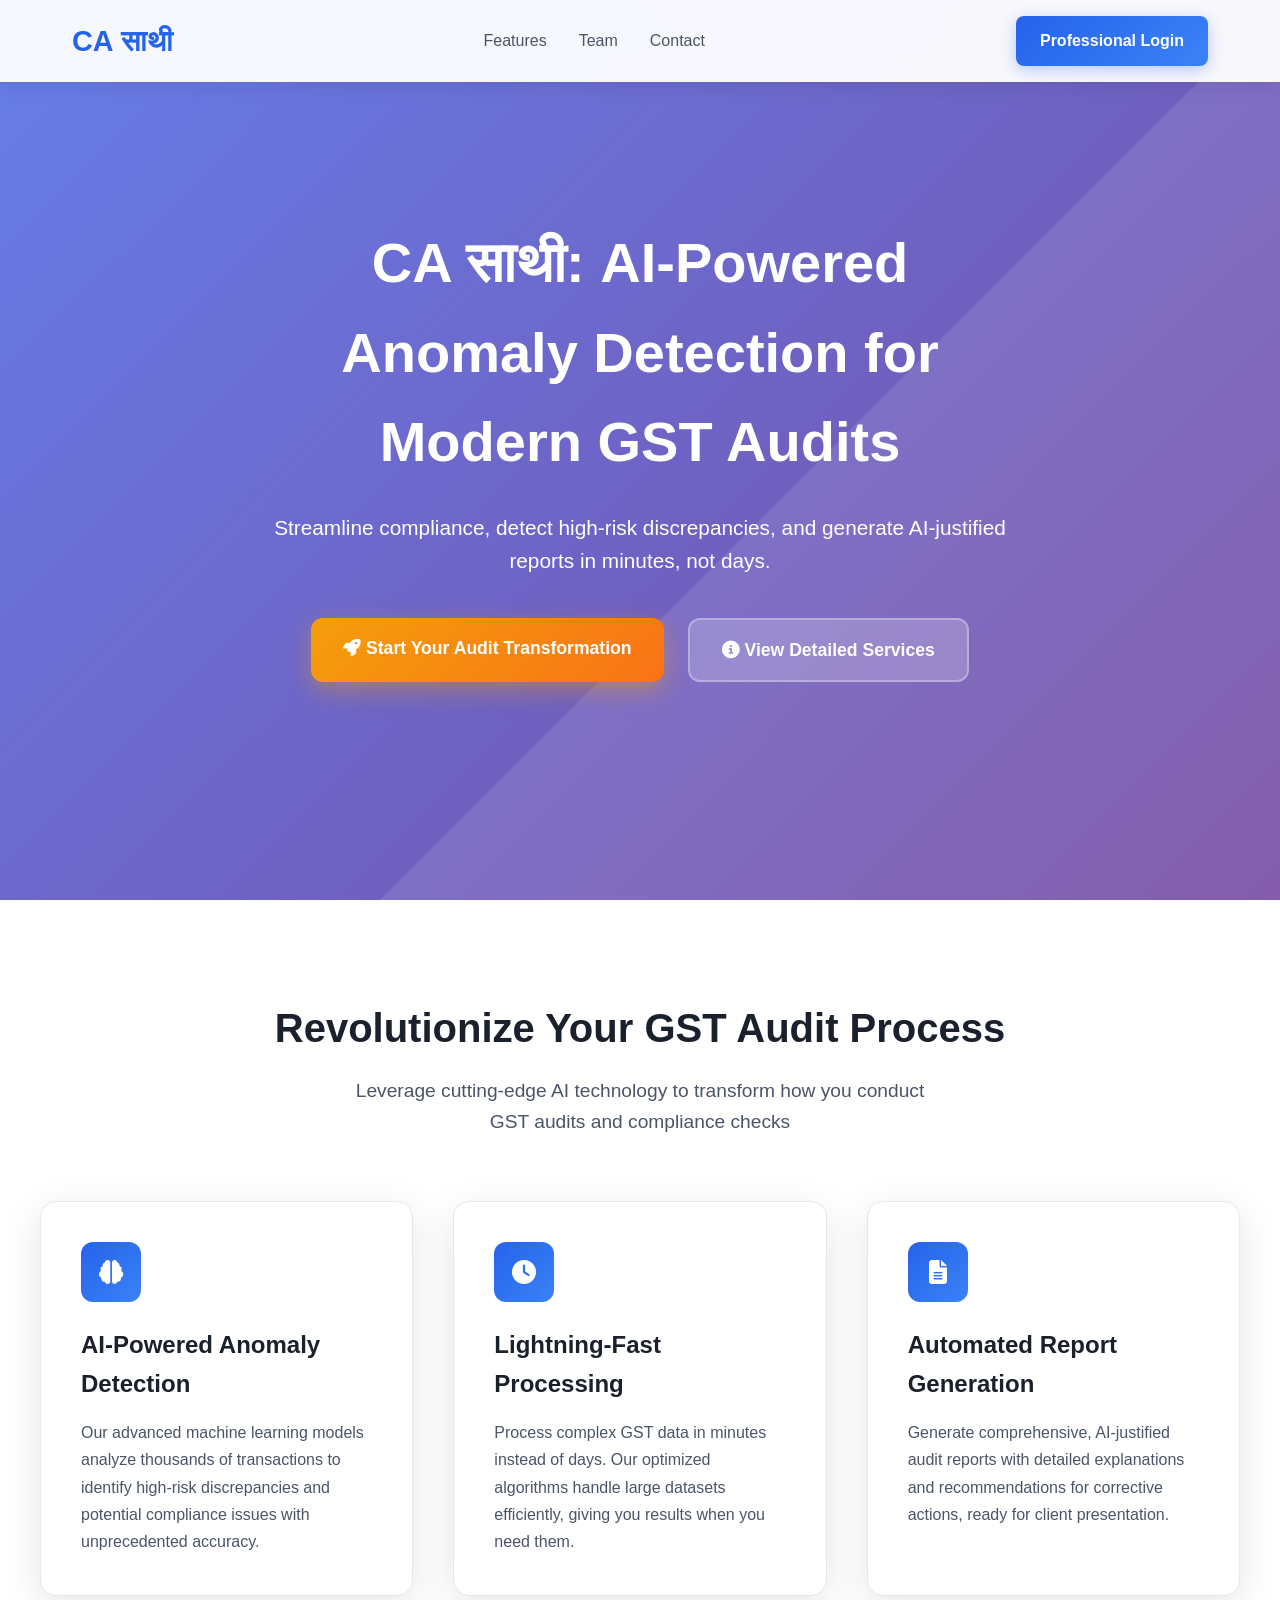
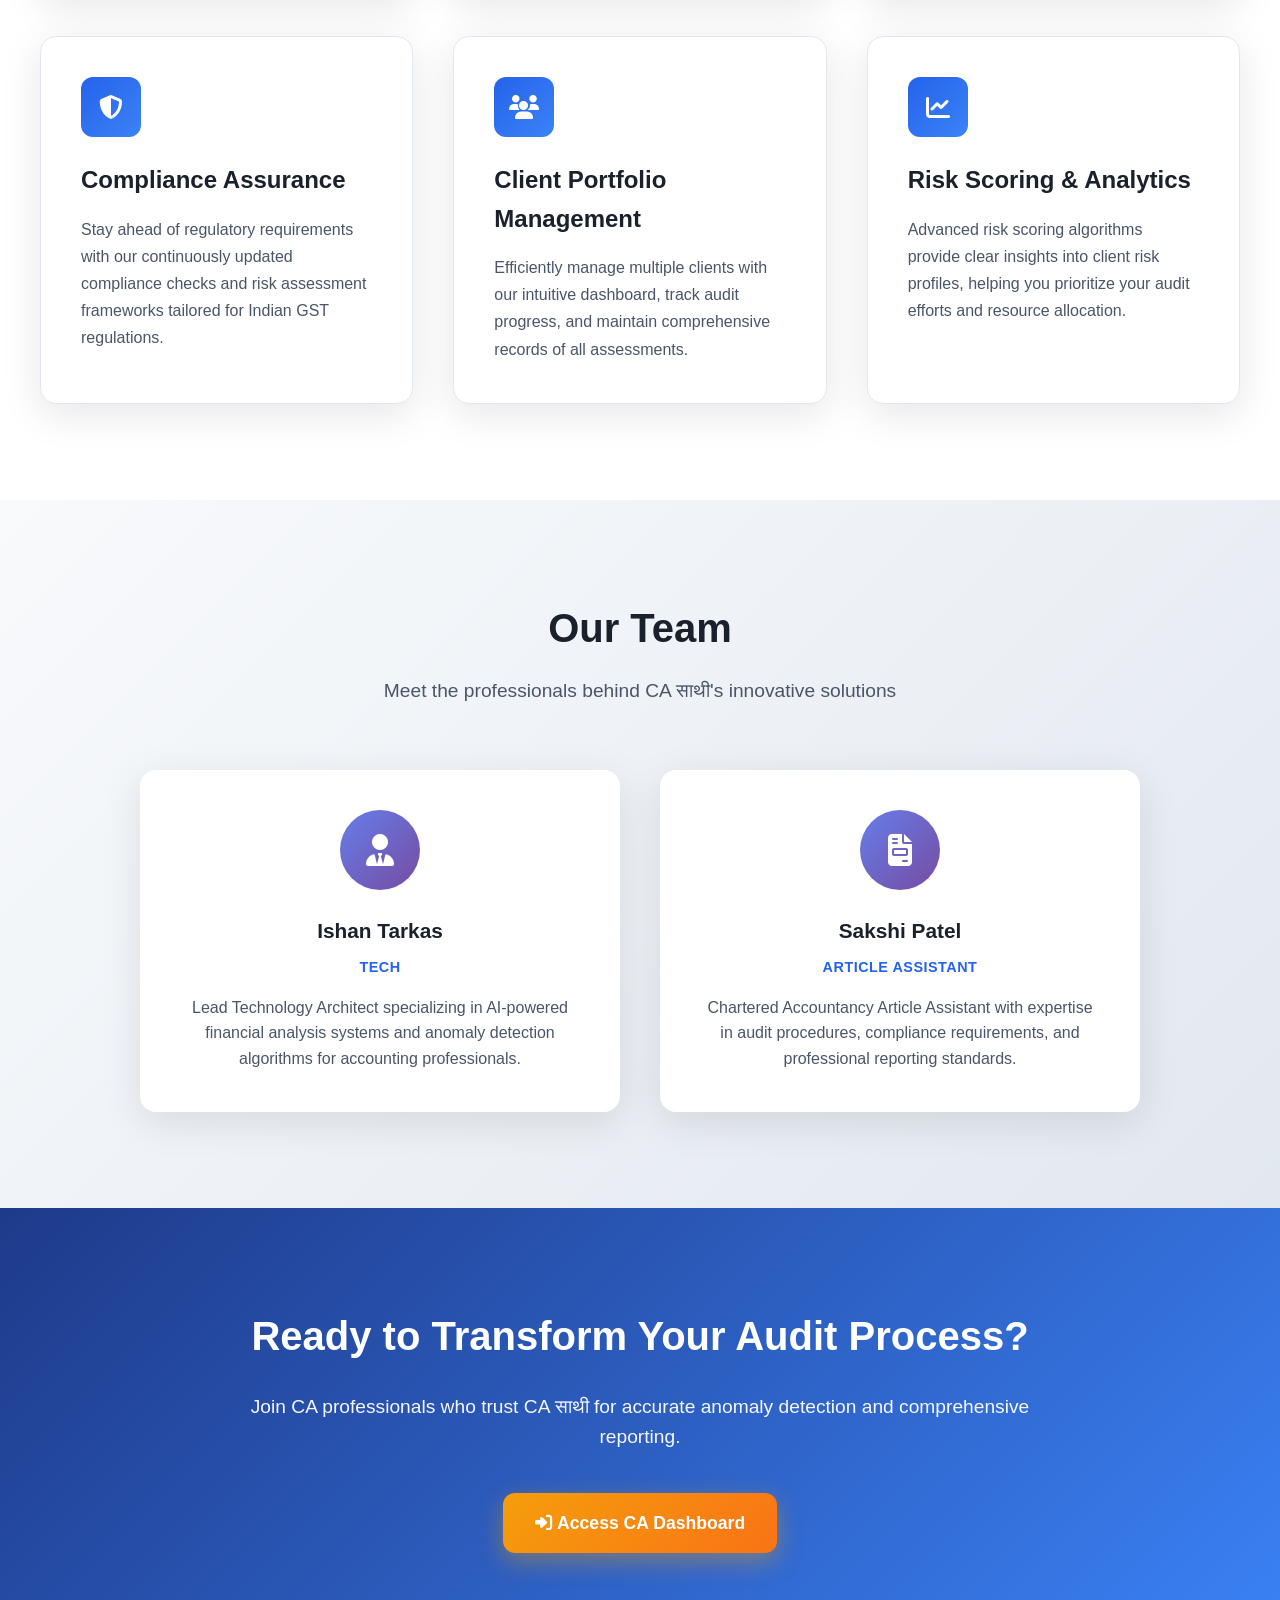
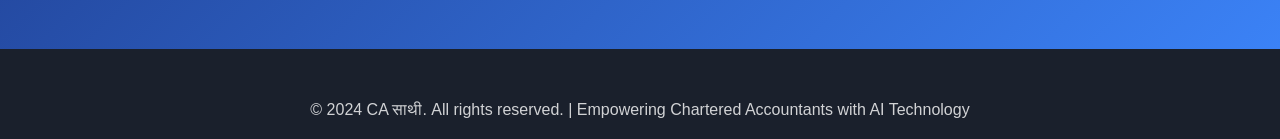
==== commit 5312b82a: "feat: Implement CA साथी GST audit solution pages Adds landing, login, dashboard, and phase pages for" ====
--- a/index.html
+++ b/index.html
@@ -1,83 +1,393 @@
 <!DOCTYPE html>
 <html lang="en">
 <head>
-  <meta charset="UTF-8" />
-  <meta name="viewport" content="width=device-width, initial-scale=1" />
-  <title>CA साथी — AI-Powered GST Audit</title>
-  <link rel="preconnect" href="https://fonts.googleapis.com">
-  <link rel="preconnect" href="https://fonts.gstatic.com" crossorigin>
-  <link href="https://fonts.googleapis.com/css2?family=Inter:wght@400;600;700;800&display=swap" rel="stylesheet">
-  <link rel="stylesheet" href="/assets/styles.css" />
+    <meta charset="UTF-8">
+    <meta name="viewport" content="width=device-width, initial-scale=1.0">
+    <title>CA साथी - AI-Powered GST Audit Solutions</title>
+    <script>
+        // Redirect to the CA साथी landing page
+        window.location.href = 'landing.html';
+    </script>
+    <link rel="stylesheet" href="https://cdnjs.cloudflare.com/ajax/libs/font-awesome/6.4.0/css/all.min.css">
+    <style>
+        * {
+            margin: 0;
+            padding: 0;
+            box-sizing: border-box;
+            font-family: 'Arial', sans-serif;
+        }
+
+        body {
+            overflow-x: hidden;
+            background-color: #f5f7fa;
+            color: #333;
+        }
+
+        /* Hero Section */
+        .hero {
+            height: 100vh;
+            background: linear-gradient(rgba(0, 0, 0, 0.6), rgba(0, 0, 0, 0.6)), url('https://images.unsplash.com/photo-1516321318423-f06f85e504b3?ixlib=rb-1.2.1&auto=format&fit=crop&w=1350&q=80');
+            background-size: cover;
+            background-position: center;
+            display: flex;
+            flex-direction: column;
+            justify-content: center;
+            align-items: center;
+            text-align: center;
+            color: white;
+            position: relative;
+            overflow: hidden;
+        }
+
+        .hero h1 {
+            font-size: 4rem;
+            margin-bottom: 1rem;
+            animation: fadeInDown 1.5s ease;
+        }
+
+        .hero p {
+            font-size: 1.5rem;
+            margin-bottom: 2rem;
+            max-width: 800px;
+            animation: fadeInUp 1.5s ease;
+        }
+
+        .get-started-btn {
+            padding: 15px 30px;
+            font-size: 1.2rem;
+            background: linear-gradient(45deg, #4e54c8, #8f94fb);
+            color: white;
+            border: none;
+            border-radius: 50px;
+            cursor: pointer;
+            transition: all 0.3s ease;
+            animation: pulse 2s infinite;
+            box-shadow: 0 10px 20px rgba(0, 0, 0, 0.2);
+        }
+
+        .get-started-btn:hover {
+            transform: translateY(-5px);
+            box-shadow: 0 15px 30px rgba(0, 0, 0, 0.3);
+        }
+
+        /* Floating Icons */
+        .floating-icons {
+            position: absolute;
+            top: 0;
+            left: 0;
+            width: 100%;
+            height: 100%;
+            pointer-events: none;
+            z-index: 1;
+        }
+
+        .floating-icons i {
+            position: absolute;
+            color: rgba(255, 255, 255, 0.5);
+            font-size: 1.5rem;
+            animation: float 5s infinite ease-in-out;
+        }
+
+        /* About Section */
+        .about {
+            padding: 100px 20px;
+            max-width: 1200px;
+            margin: 0 auto;
+            text-align: center;
+        }
+
+        .about h2 {
+            font-size: 2.5rem;
+            margin-bottom: 2rem;
+            color: #4e54c8;
+        }
+
+        .about p {
+            font-size: 1.1rem;
+            line-height: 1.6;
+            margin-bottom: 1.5rem;
+        }
+
+        /* Features Section */
+        .features {
+            padding: 100px 20px;
+            background: linear-gradient(135deg, #f5f7fa 0%, #c3cfe2 100%);
+        }
+
+        .features-container {
+            max-width: 1200px;
+            margin: 0 auto;
+        }
+
+        .features h2 {
+            text-align: center;
+            font-size: 2.5rem;
+            margin-bottom: 3rem;
+            color: #4e54c8;
+        }
+
+        .features-grid {
+            display: grid;
+            grid-template-columns: repeat(auto-fill, minmax(300px, 1fr));
+            gap: 30px;
+        }
+
+        .feature-box {
+            background: white;
+            border-radius: 10px;
+            padding: 30px;
+            box-shadow: 0 10px 30px rgba(0, 0, 0, 0.1);
+            transition: transform 0.3s ease, box-shadow 0.3s ease;
+            position: relative;
+            overflow: hidden;
+        }
+
+        .feature-box:hover {
+            transform: translateY(-10px);
+            box-shadow: 0 15px 40px rgba(0, 0, 0, 0.15);
+        }
+
+        .feature-box i {
+            font-size: 2.5rem;
+            color: #4e54c8;
+            margin-bottom: 1.5rem;
+        }
+
+        .feature-box h3 {
+            font-size: 1.5rem;
+            margin-bottom: 1rem;
+        }
+
+        .feature-box p {
+            font-size: 1rem;
+            line-height: 1.5;
+            margin-bottom: 1.5rem;
+        }
+
+        .know-more-btn {
+            padding: 10px 20px;
+            background: linear-gradient(45deg, #4e54c8, #8f94fb);
+            color: white;
+            border: none;
+            border-radius: 5px;
+            cursor: pointer;
+            transition: all 0.3s ease;
+        }
+
+        .know-more-btn:hover {
+            background: linear-gradient(45deg, #8f94fb, #4e54c8);
+        }
+
+        .feature-details {
+            max-height: 0;
+            overflow: hidden;
+            transition: max-height 0.5s ease;
+            background: #f9f9f9;
+            margin-top: 1rem;
+            border-radius: 5px;
+            padding: 0 15px;
+        }
+
+        .feature-details.active {
+            max-height: 500px;
+            padding: 15px;
+        }
+
+        /* Animations */
+        @keyframes fadeInDown {
+            from {
+                opacity: 0;
+                transform: translateY(-50px);
+            }
+            to {
+                opacity: 1;
+                transform: translateY(0);
+            }
+        }
+
+        @keyframes fadeInUp {
+            from {
+                opacity: 0;
+                transform: translateY(50px);
+            }
+            to {
+                opacity: 1;
+                transform: translateY(0);
+            }
+        }
+
+        @keyframes pulse {
+            0% {
+                transform: scale(1);
+            }
+            50% {
+                transform: scale(1.05);
+            }
+            100% {
+                transform: scale(1);
+            }
+        }
+
+        @keyframes float {
+            0% {
+                transform: translateY(0) rotate(0deg);
+            }
+            50% {
+                transform: translateY(-20px) rotate(10deg);
+            }
+            100% {
+                transform: translateY(0) rotate(0deg);
+            }
+        }
+
+        /* Responsive */
+        @media (max-width: 768px) {
+            .hero h1 {
+                font-size: 2.5rem;
+            }
+            .hero p {
+                font-size: 1.2rem;
+            }
+            .features-grid {
+                grid-template-columns: 1fr;
+            }
+        }
+    </style>
 </head>
 <body>
-  <header class="header">
-    <div class="container header-inner">
-      <div class="brand">
-        <div class="logo">CA</div>
-        <div>CA साथी</div>
-      </div>
-      <nav class="toolbar">
-        <button class="btn btn-ghost" data-nav="login">Login</button>
-      </nav>
-    </div>
-  </header>
-
-  <main>
-    <section class="hero container">
-      <div class="badge badge-success" style="margin-bottom:12px">Built for Chartered Accountants</div>
-      <h1>CA साथी: AI-Powered Anomaly Detection for Modern GST Audits.</h1>
-      <p>Streamline compliance, detect high-risk discrepancies, and generate AI-justified reports in minutes, not days.</p>
-      <div class="hero-actions">
-        <button class="btn btn-primary" onclick="CA_UI.navigate('login.html')">Start Your Audit Transformation</button>
-        <a class="btn btn-secondary" href="#services">View Detailed Services</a>
-      </div>
+    <!-- Hero Section -->
+    <section class="hero">
+        <div class="floating-icons">
+            <i class="fas fa-envelope" style="top: 20%; left: 10%; animation-delay: 0s;"></i>
+            <i class="fas fa-shield-alt" style="top: 70%; left: 15%; animation-delay: 0.5s;"></i>
+            <i class="fas fa-chart-bar" style="top: 30%; left: 85%; animation-delay: 1s;"></i>
+            <i class="fas fa-code" style="top: 80%; left: 80%; animation-delay: 1.5s;"></i>
+            <i class="fas fa-search" style="top: 10%; left: 50%; animation-delay: 2s;"></i>
+            <i class="fas fa-globe" style="top: 60%; left: 60%; animation-delay: 2.5s;"></i>
+        </div>
+        <h1>Spam Classifier</h1>
+        <p>An intelligent system to detect and filter spam content across various platforms with high accuracy</p>
+        <button class="get-started-btn" onclick="window.location.href='landing.html'">Get Started</button>
     </section>
 
-    <section id="services" class="section">
-      <div class="container grid grid-3">
-        <div class="card">
-          <h3>Anomaly Detection</h3>
-          <p class="card-muted">XGBoost-driven scoring highlights mismatches and risky transactions automatically.</p>
+    <!-- About Section -->
+    <section class="about">
+        <h2>About Our Spam Classifier</h2>
+        <p>Our advanced spam detection system leverages state-of-the-art machine learning techniques to identify and filter unwanted content across multiple platforms. Whether you're dealing with emails, social media posts, or other digital content, our classifier provides accurate and reliable spam detection.</p>
+        <p>The system is trained on extensive datasets to ensure high precision in spam identification. It continuously learns and improves its accuracy as it processes more data, making it an invaluable tool for businesses and individuals alike.</p>
+    </section>
+
+    <!-- Features Section -->
+    <section class="features">
+        <div class="features-container">
+            <h2>Spam Detection Capabilities</h2>
+            <div class="features-grid">
+                <!-- Email Classification -->
+                <div class="feature-box">
+                    <i class="fas fa-envelope"></i>
+                    <h3>Email Spam</h3>
+                    <p>Distinguish between spam and legitimate emails with high accuracy.</p>
+                    <button class="know-more-btn" onclick="toggleDetails(this)">Know More</button>
+                    <div class="feature-details">
+                        <p>Our email spam classifier analyzes message content, headers, and metadata to accurately identify spam messages. It can detect phishing attempts, promotional content, and malicious emails while ensuring legitimate communications reach your inbox.</p>
+                    </div>
+                </div>
+
+                <!-- Social Media Spam -->
+                <div class="feature-box">
+                    <i class="fas fa-share-alt"></i>
+                    <h3>Social Media Spam</h3>
+                    <p>Identify spam posts and comments across social platforms.</p>
+                    <button class="know-more-btn" onclick="toggleDetails(this)">Know More</button>
+                    <div class="feature-details">
+                        <p>This feature detects spam content across social media platforms, including fake accounts, promotional spam, and malicious links. It helps maintain clean and authentic social media interactions.</p>
+                    </div>
+                </div>
+
+                <!-- SMS Spam -->
+                <div class="feature-box">
+                    <i class="fas fa-sms"></i>
+                    <h3>SMS Spam</h3>
+                    <p>Filter out unwanted text messages and phishing attempts.</p>
+                    <button class="know-more-btn" onclick="toggleDetails(this)">Know More</button>
+                    <div class="feature-details">
+                        <p>Our SMS spam detector identifies unwanted text messages, including promotional content, scams, and phishing attempts, helping you focus on important communications.</p>
+                    </div>
+                </div>
+
+                <!-- Comment Spam -->
+                <div class="feature-box">
+                    <i class="fas fa-comment"></i>
+                    <h3>Comment Spam</h3>
+                    <p>Detect spam comments on blogs and websites.</p>
+                    <button class="know-more-btn" onclick="toggleDetails(this)">Know More</button>
+                    <div class="feature-details">
+                        <p>This classifier identifies spam comments containing promotional content, malicious links, or irrelevant information, helping maintain the quality of discussions on your website.</p>
+                    </div>
+                </div>
+
+                <!-- Phishing Detection -->
+                <div class="feature-box">
+                    <i class="fas fa-fish"></i>
+                    <h3>Phishing Detection</h3>
+                    <p>Identify phishing attempts in emails and websites.</p>
+                    <button class="know-more-btn" onclick="toggleDetails(this)">Know More</button>
+                    <div class="feature-details">
+                        <p>Our phishing detector examines content for characteristics common in phishing attempts, including suspicious links, fake login pages, and social engineering tactics.</p>
+                    </div>
+                </div>
+
+                <!-- Malicious Links -->
+                <div class="feature-box">
+                    <i class="fas fa-link"></i>
+                    <h3>Malicious Links</h3>
+                    <p>Detect harmful URLs in messages and posts.</p>
+                    <button class="know-more-btn" onclick="toggleDetails(this)">Know More</button>
+                    <div class="feature-details">
+                        <p>This feature analyzes URLs to identify potentially malicious links that may lead to phishing sites, malware downloads, or other security threats.</p>
+                    </div>
+                </div>
+            </div>
         </div>
-        <div class="card">
-          <h3>Smart Reconciliation</h3>
-          <p class="card-muted">Auto-compare ledgers with GSTR-1 and GSTR-2B to surface discrepancies fast.</p>
-        </div>
-        <div class="card">
-          <h3>LLM Justifications</h3>
-          <p class="card-muted">Download-ready explanations with corrective actions for client communication.</p>
-        </div>
-      </div>
     </section>
 
-    <section class="section">
-      <div class="container grid grid-2">
-        <div class="card">
-          <h3>How it Works</h3>
-          <ol style="margin:0 0 8px 16px">
-            <li>Upload client ledger, GSTR-1 and GSTR-2B</li>
-            <li>Model processes and scores anomalies</li>
-            <li>Review, filter and export justification report</li>
-          </ol>
-          <p class="card-muted">Tuned for 15–30s processing on typical client volumes.</p>
-        </div>
-        <div class="card">
-          <h3>Get Started</h3>
-          <p class="card-muted">Log in with your professional account to access your dashboard and run anomaly checks.</p>
-          <button class="btn btn-primary" onclick="CA_UI.navigate('login.html')">Start Your Audit Transformation</button>
-        </div>
-      </div>
-    </section>
-  </main>
-
-  <footer class="footer">
-    <div class="container">© <span id="y"></span> CA साथी. All rights reserved.</div>
-  </footer>
-
-  <script src="/assets/app.js"></script>
-  <script>
-    document.getElementById('y').textContent = new Date().getFullYear();
-    CA_UI.setupHeaderNav();
-  </script>
+    <script>
+        // Toggle feature details
+        function toggleDetails(button) {
+            const details = button.nextElementSibling;
+            details.classList.toggle('active');
+            
+            // Change button text
+            if (details.classList.contains('active')) {
+                button.textContent = 'Show Less';
+            } else {
+                button.textContent = 'Know More';
+            }
+        }
+
+        // Create additional floating icons dynamically
+        document.addEventListener('DOMContentLoaded', function() {
+            const floatingIcons = document.querySelector('.floating-icons');
+            const icons = ['fa-envelope', 'fa-shield-alt', 'fa-chart-bar', 'fa-code', 
+                          'fa-search', 'fa-globe', 'fa-comment', 'fa-sms', 
+                          'fa-fish', 'fa-link'];
+            
+            for (let i = 0; i < 15; i++) {
+                const icon = document.createElement('i');
+                icon.className = 'fas ' + icons[Math.floor(Math.random() * icons.length)];
+                
+                // Random positioning
+                const top = Math.random() * 100;
+                const left = Math.random() * 100;
+                const delay = Math.random() * 3;
+                
+                icon.style.top = `${top}%`;
+                icon.style.left = `${left}%`;
+                icon.style.animationDelay = `${delay}s`;
+                
+                floatingIcons.appendChild(icon);
+            }
+        });
+    </script>
 </body>
 </html>
